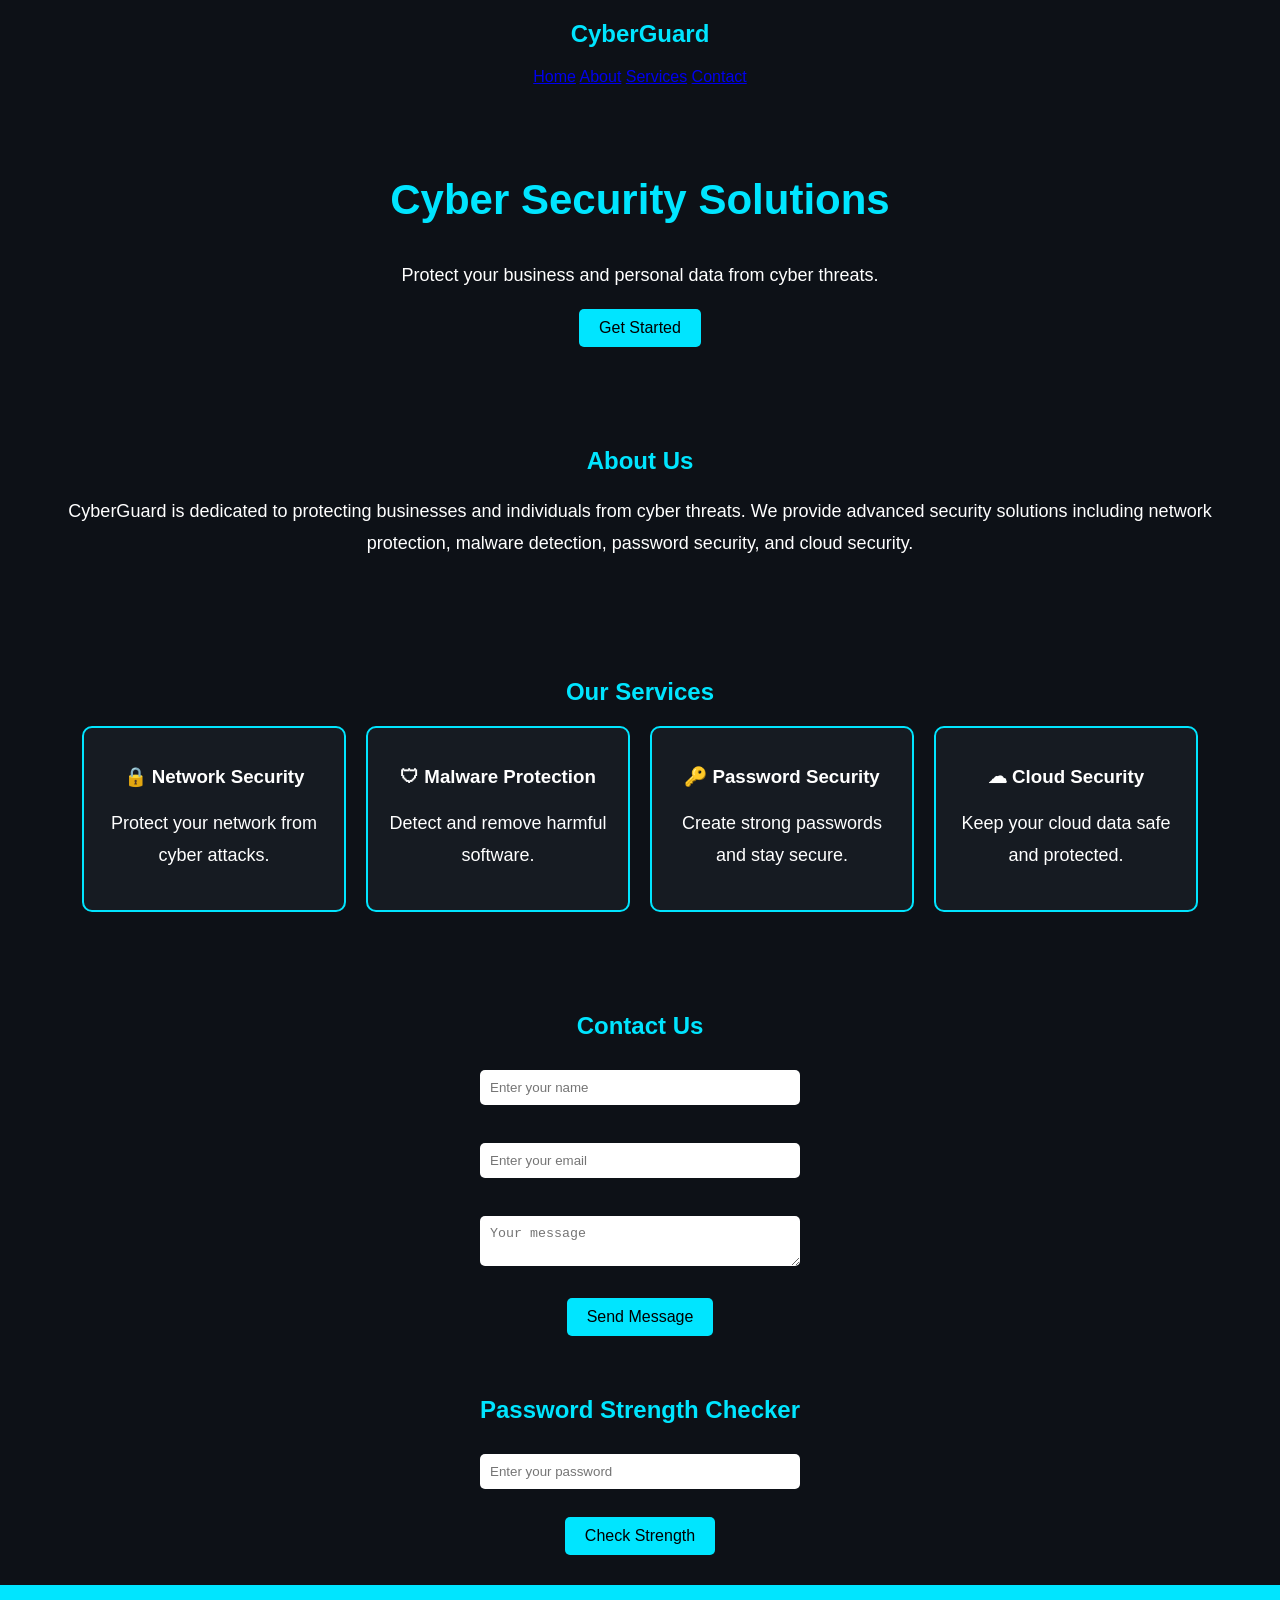
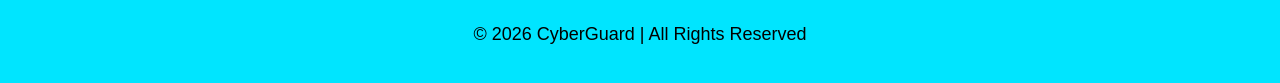
==== index.html @ 610b6435 "Add files via upload" ====
<!DOCTYPE html>
<html>
<head>
    <title>CyberGuard</title>
    <link rel="stylesheet" href="style.css">
</head>

<body>
    <nav>
    <h2>CyberGuard</h2>
    <a href="#home">Home</a>
    <a href="#about">About</a>
    <a href="#services">Services</a>
    <a href="#contact">Contact</a>
</nav>

<section id="home">
    <h1>Cyber Security Solutions</h1>

    <p>Protect your business and personal data from cyber threats.</p>

    <button onclick="showMessage()">Get Started</button>
</section>

<section id="about">
    <h2>About Us</h2>

    <p>
        CyberGuard is dedicated to protecting businesses and individuals from cyber threats.
        We provide advanced security solutions including network protection, malware detection,
        password security, and cloud security.
    </p>
</section>

<section id="services">
    <h2>Our Services</h2>
    <div class="cards">

<div class="card">
<h3>🔒 Network Security</h3>
<p>Protect your network from cyber attacks.</p>
</div>

<div class="card">
<h3>🛡 Malware Protection</h3>
<p>Detect and remove harmful software.</p>
</div>

<div class="card">
<h3>🔑 Password Security</h3>
<p>Create strong passwords and stay secure.</p>
</div>

<div class="card">
<h3>☁ Cloud Security</h3>
<p>Keep your cloud data safe and protected.</p>
</div>

</div>
</section>

<section id="contact">
    <h2>Contact Us</h2>

    <form>
        <input type="text" placeholder="Enter your name"><br><br>

        <input type="email" placeholder="Enter your email"><br><br>

        <textarea placeholder="Your message"></textarea><br><br>

        <button type="submit">Send Message</button>
    </form>
</section>

<h2>Password Strength Checker</h2>

<input type="password" id="password" placeholder="Enter your password">

<br><br>

<button onclick="checkPassword()">Check Strength</button>

<p id="result"></p>

<footer>
    <p>© 2026 CyberGuard | All Rights Reserved</p>
</footer>

<script src="script.js"></script>

</body>
</html>
---- style.css ----
body{
    background-color:#0d1117;
    color:white;
    font-family:Arial,sans-serif;
    text-align:center;
    margin:0;
    padding:0;
}

h1{
    color:#00e5ff;
    margin-top:50px;
}

p{
    font-size:20px;
}

button{
    background:#00e5ff;
    color:black;
    padding:10px 20px;
    border:none;
    border-radius:5px;
    cursor:pointer;
    font-size:16px;
}
input, textarea {
    width: 300px;
    padding: 10px;
    margin: 10px;
    border-radius: 5px;
    border: none;
}

form button {
    background-color: #00e5ff;
    color: black;
    padding: 10px 20px;
    border: none;
    border-radius: 5px;
    cursor: pointer;
}

h2 {
    color: #00e5ff;
}
footer {
    background-color: #00e5ff;
    color: black;
    padding: 15px;
    margin-top: 30px;
    text-align: center;
}
input, textarea {
    width: 300px;
    padding: 10px;
    margin: 10px;
    border-radius: 5px;
    border: none;
}

form {
    margin-top: 20px;
}
section {
    padding: 40px;
}

h1 {
    font-size: 42px;
    color: #00e5ff;
}

p {
    font-size: 18px;
    line-height: 1.8;
}

button {
    transition: 0.3s;
}

button:hover {
    background-color: white;
    color: #00e5ff;
}
.cards{
    display:flex;
    justify-content:center;
    flex-wrap:wrap;
    gap:20px;
    margin-top:20px;
}

.card{
    background:#161b22;
    width:220px;
    padding:20px;
    border-radius:10px;
    border:2px solid #00e5ff;
}

.card:hover{
    transform:scale(1.05);
    transition:0.3s;
}
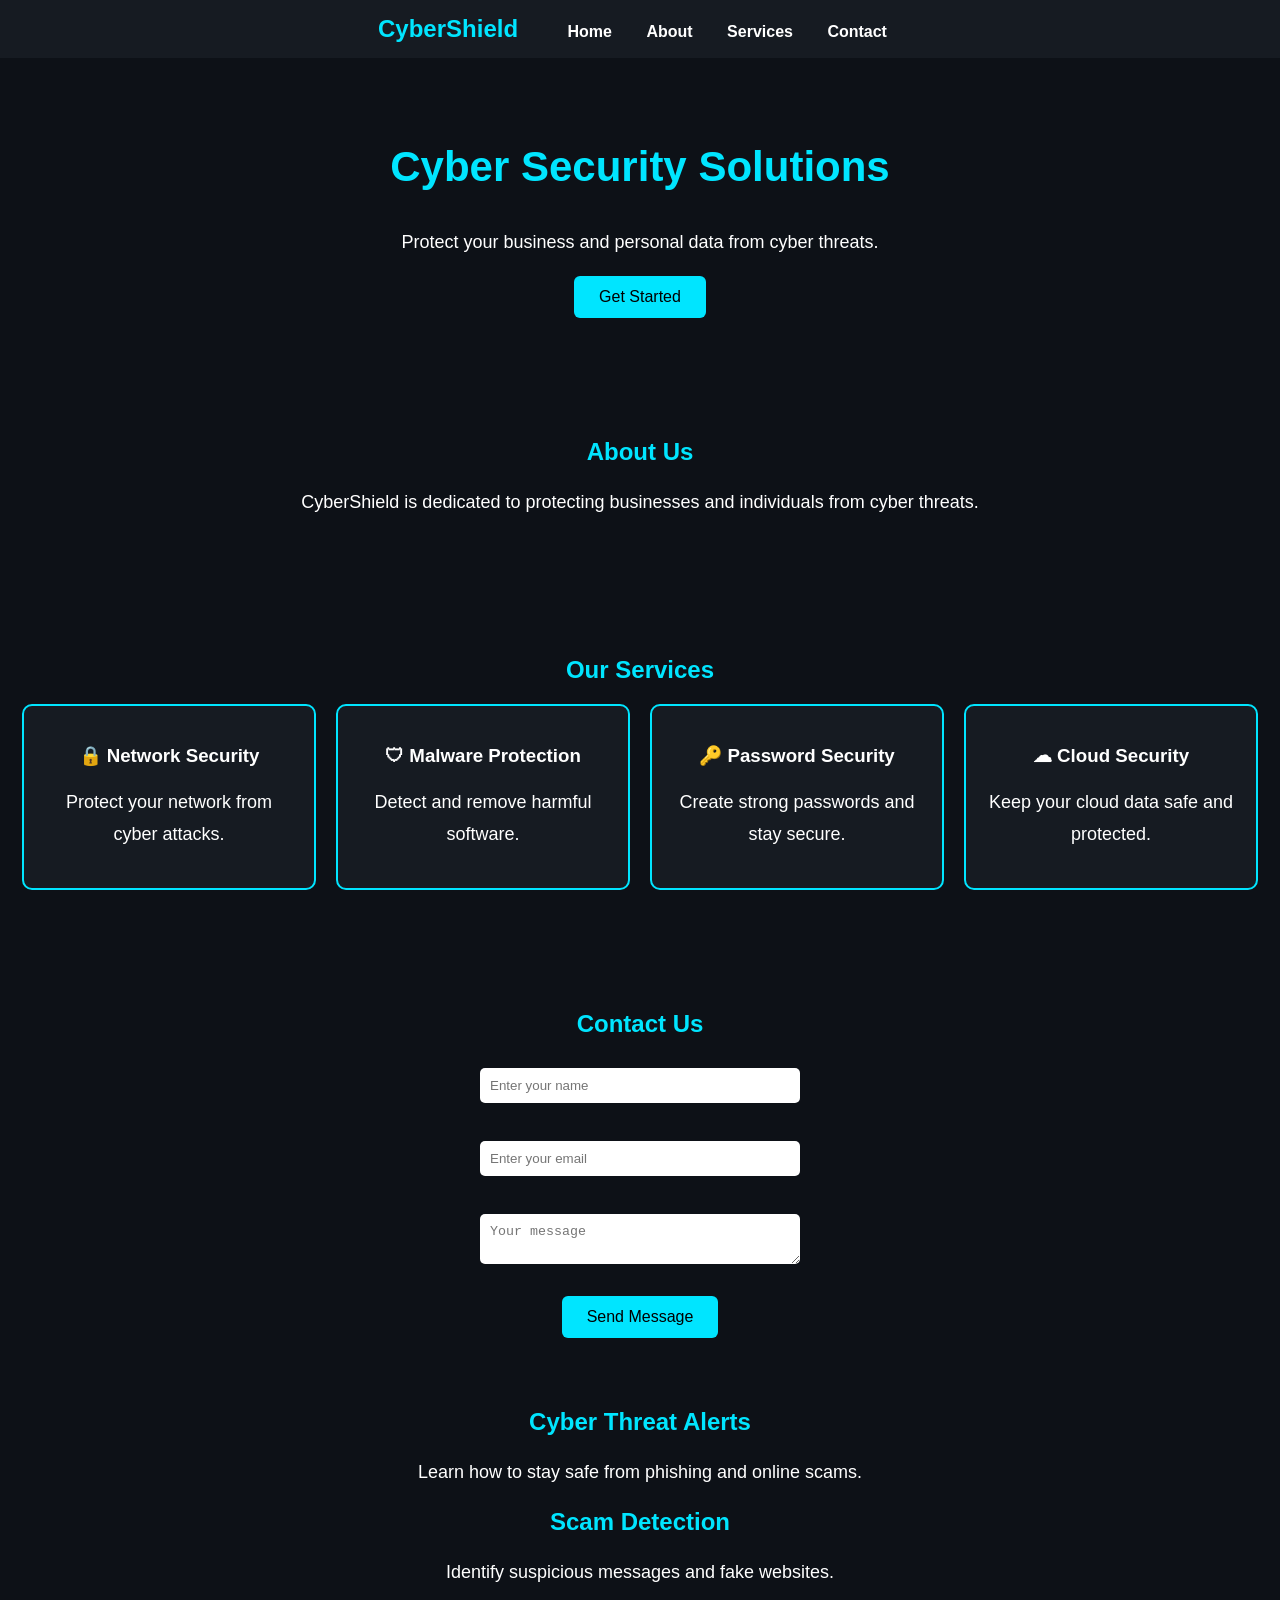
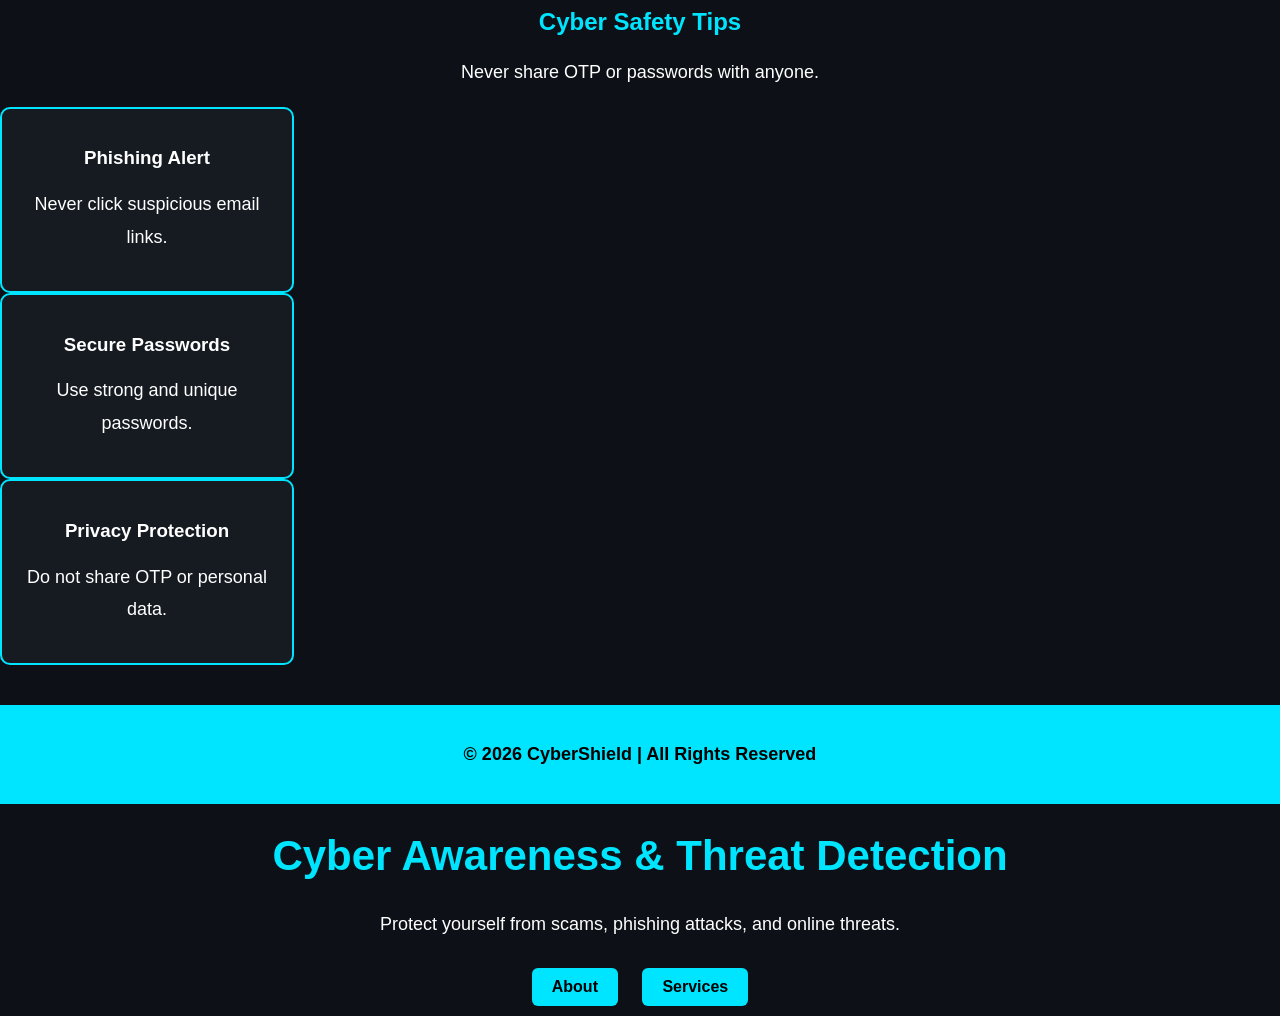
==== commit 582ee45b: "Updated CyberShield website" ====
--- a/index.html
+++ b/index.html
@@ -1,13 +1,12 @@
 <!DOCTYPE html>
 <html>
 <head>
-    <title>CyberGuard</title>
-    <link rel="stylesheet" href="style.css">
+  <title>cybershield</title>
+  <link rel="stylesheet" href="style.css">
 </head>
-
 <body>
     <nav>
-    <h2>CyberGuard</h2>
+    <h2>CyberShield</h2>
     <a href="#home">Home</a>
     <a href="#about">About</a>
     <a href="#services">Services</a>
@@ -26,9 +25,7 @@
     <h2>About Us</h2>
 
     <p>
-        CyberGuard is dedicated to protecting businesses and individuals from cyber threats.
-        We provide advanced security solutions including network protection, malware detection,
-        password security, and cloud security.
+        CyberShield is dedicated to protecting businesses and individuals from cyber threats.
     </p>
 </section>
 
@@ -72,22 +69,41 @@
         <button type="submit">Send Message</button>
     </form>
 </section>
+<h2>Cyber Threat Alerts</h2>
+<p>Learn how to stay safe from phishing and online scams.</p>
 
-<h2>Password Strength Checker</h2>
+<h2>Scam Detection</h2>
+<p>Identify suspicious messages and fake websites.</p>
 
-<input type="password" id="password" placeholder="Enter your password">
+<h2>Cyber Safety Tips</h2>
+<p>Never share OTP or passwords with anyone.</p>
+<div class="card">
+  <h3>Phishing Alert</h3>
+  <p>Never click suspicious email links.</p>
+</div>
 
-<br><br>
+<div class="card">
+  <h3>Secure Passwords</h3>
+  <p>Use strong and unique passwords.</p>
+</div>
 
-<button onclick="checkPassword()">Check Strength</button>
+<div class="card">
+  <h3>Privacy Protection</h3>
+  <p>Do not share OTP or personal data.</p>
+</div>
+<footer>
+    <p>© 2026 CyberShield | All Rights Reserved</p>
+</footer> 
+<script src="script.js"></script>
+<h1>Cyber Awareness & Threat Detection</h1>
 
-<p id="result"></p>
+<p class="subtitle">
+Protect yourself from scams, phishing attacks, and online threats.
+</p>
 
-<footer>
-    <p>© 2026 CyberGuard | All Rights Reserved</p>
-</footer>
-
-<script src="script.js"></script>
-
+<div class="buttons">
+  <a href="about.html">About</a>
+  <a href="services.html">Services</a>
+</div>
 </body>
 </html>
--- a/style.css
+++ b/style.css
@@ -1,107 +1,117 @@
 body{
-    background-color:#0d1117;
-    color:white;
-    font-family:Arial,sans-serif;
-    text-align:center;
     margin:0;
     padding:0;
+    font-family:Arial, sans-serif;
+    background:#0d1117;
+    color:white;
+    text-align:center;
+}
+
+nav{
+    background:#161b22;
+    padding:15px;
+    position: sticky;
+    top: 0;
+    z-index: 1000;
+}
+
+nav h2{
+    display:inline;
+    color:#00e5ff;
+    margin-right:30px;
+}
+
+nav a{
+    color:white;
+    text-decoration:none;
+    margin:0 15px;
+    font-weight:bold;
+}
+
+nav a:hover{
+    color:#00e5ff;
+}
+
+section{
+    padding:50px 20px;
 }
 
 h1{
     color:#00e5ff;
-    margin-top:50px;
+    font-size:42px;
+}
+
+h2{
+    color:#00e5ff;
 }
 
 p{
-    font-size:20px;
+    font-size:18px;
+    line-height:1.8;
 }
 
 button{
     background:#00e5ff;
     color:black;
-    padding:10px 20px;
+    border:none;
+    padding:12px 25px;
+    border-radius:6px;
+    cursor:pointer;
+    font-size:16px;
+    transition:0.3s;
+}
+
+button:hover{
+    background:white;
+    color:#00e5ff;
+}
+
+input,
+textarea{
+    width:300px;
+    padding:10px;
     border:none;
     border-radius:5px;
-    cursor:pointer;
-    font-size:16px;
-}
-input, textarea {
-    width: 300px;
-    padding: 10px;
-    margin: 10px;
-    border-radius: 5px;
-    border: none;
+    margin:10px;
+    background:white;
+    color:black;
 }
 
-form button {
-    background-color: #00e5ff;
-    color: black;
-    padding: 10px 20px;
-    border: none;
-    border-radius: 5px;
-    cursor: pointer;
-}
-
-h2 {
-    color: #00e5ff;
-}
-footer {
-    background-color: #00e5ff;
-    color: black;
-    padding: 15px;
-    margin-top: 30px;
-    text-align: center;
-}
-input, textarea {
-    width: 300px;
-    padding: 10px;
-    margin: 10px;
-    border-radius: 5px;
-    border: none;
-}
-
-form {
-    margin-top: 20px;
-}
-section {
-    padding: 40px;
-}
-
-h1 {
-    font-size: 42px;
-    color: #00e5ff;
-}
-
-p {
-    font-size: 18px;
-    line-height: 1.8;
-}
-
-button {
-    transition: 0.3s;
-}
-
-button:hover {
-    background-color: white;
-    color: #00e5ff;
-}
 .cards{
     display:flex;
     justify-content:center;
     flex-wrap:wrap;
     gap:20px;
-    margin-top:20px;
 }
 
 .card{
     background:#161b22;
-    width:220px;
+    width:250px;
     padding:20px;
     border-radius:10px;
     border:2px solid #00e5ff;
+    transition:0.3s;
 }
 
 .card:hover{
     transform:scale(1.05);
-    transition:0.3s;
+}
+
+.buttons a{
+    text-decoration:none;
+    background:#00e5ff;
+    color:black;
+    padding:10px 20px;
+    margin:10px;
+    border-radius:6px;
+    font-weight:bold;
+    display:inline-block;
+}
+
+footer{
+    background:#00e5ff;
+    color:black;
+    padding:15px;
+    margin-top:40px;
+    font-weight:bold;
 }
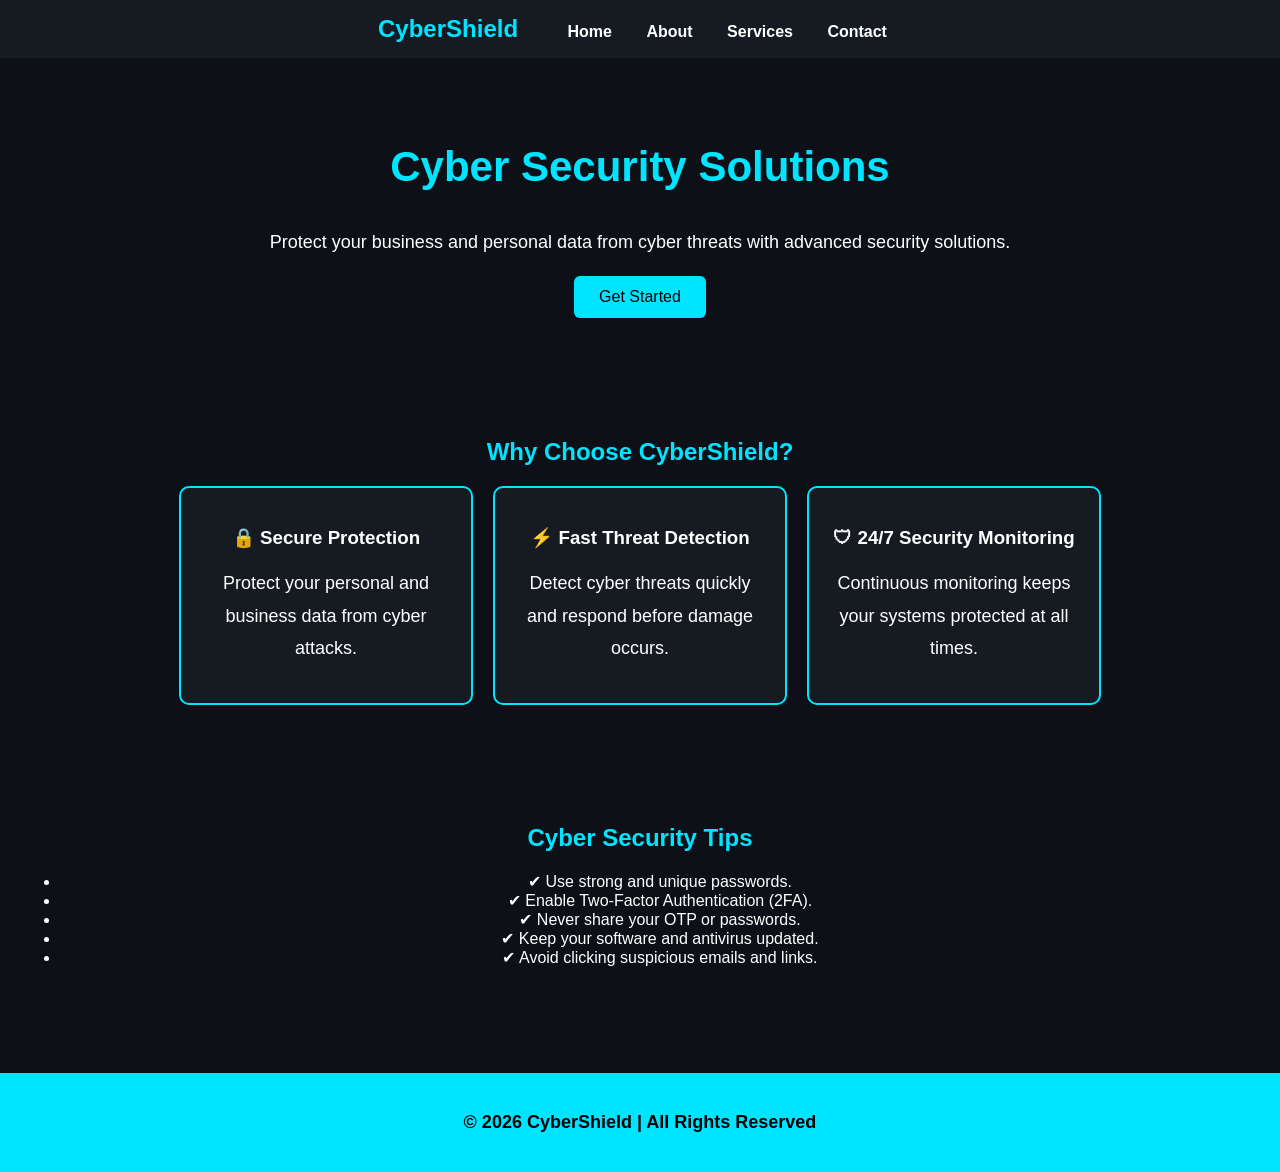
==== commit 176d1c8e: "Updated CyberShield website" ====
--- a/index.html
+++ b/index.html
@@ -1,109 +1,70 @@
 <!DOCTYPE html>
 <html>
 <head>
-  <title>cybershield</title>
-  <link rel="stylesheet" href="style.css">
+    <title>CyberShield</title>
+    <link rel="stylesheet" href="style.css">
 </head>
+
 <body>
-    <nav>
+
+<nav>
     <h2>CyberShield</h2>
-    <a href="#home">Home</a>
-    <a href="#about">About</a>
-    <a href="#services">Services</a>
-    <a href="#contact">Contact</a>
+    <a href="index.html">Home</a>
+    <a href="about.html">About</a>
+    <a href="services.html">Services</a>
+    <a href="contact.html">Contact</a>
 </nav>
 
 <section id="home">
     <h1>Cyber Security Solutions</h1>
 
-    <p>Protect your business and personal data from cyber threats.</p>
+    <p>
+        Protect your business and personal data from cyber threats with advanced security solutions.
+    </p>
 
     <button onclick="showMessage()">Get Started</button>
 </section>
 
-<section id="about">
-    <h2>About Us</h2>
+<section>
+    <h2>Why Choose CyberShield?</h2>
 
-    <p>
-        CyberShield is dedicated to protecting businesses and individuals from cyber threats.
-    </p>
+    <div class="cards">
+
+        <div class="card">
+            <h3>🔒 Secure Protection</h3>
+            <p>Protect your personal and business data from cyber attacks.</p>
+        </div>
+
+        <div class="card">
+            <h3>⚡ Fast Threat Detection</h3>
+            <p>Detect cyber threats quickly and respond before damage occurs.</p>
+        </div>
+
+        <div class="card">
+            <h3>🛡 24/7 Security Monitoring</h3>
+            <p>Continuous monitoring keeps your systems protected at all times.</p>
+        </div>
+
+    </div>
 </section>
 
-<section id="services">
-    <h2>Our Services</h2>
-    <div class="cards">
+<section>
+    <h2>Cyber Security Tips</h2>
 
-<div class="card">
-<h3>🔒 Network Security</h3>
-<p>Protect your network from cyber attacks.</p>
-</div>
-
-<div class="card">
-<h3>🛡 Malware Protection</h3>
-<p>Detect and remove harmful software.</p>
-</div>
-
-<div class="card">
-<h3>🔑 Password Security</h3>
-<p>Create strong passwords and stay secure.</p>
-</div>
-
-<div class="card">
-<h3>☁ Cloud Security</h3>
-<p>Keep your cloud data safe and protected.</p>
-</div>
-
-</div>
+    <ul>
+        <li>✔ Use strong and unique passwords.</li>
+        <li>✔ Enable Two-Factor Authentication (2FA).</li>
+        <li>✔ Never share your OTP or passwords.</li>
+        <li>✔ Keep your software and antivirus updated.</li>
+        <li>✔ Avoid clicking suspicious emails and links.</li>
+    </ul>
 </section>
 
-<section id="contact">
-    <h2>Contact Us</h2>
-
-    <form>
-        <input type="text" placeholder="Enter your name"><br><br>
-
-        <input type="email" placeholder="Enter your email"><br><br>
-
-        <textarea placeholder="Your message"></textarea><br><br>
-
-        <button type="submit">Send Message</button>
-    </form>
-</section>
-<h2>Cyber Threat Alerts</h2>
-<p>Learn how to stay safe from phishing and online scams.</p>
-
-<h2>Scam Detection</h2>
-<p>Identify suspicious messages and fake websites.</p>
-
-<h2>Cyber Safety Tips</h2>
-<p>Never share OTP or passwords with anyone.</p>
-<div class="card">
-  <h3>Phishing Alert</h3>
-  <p>Never click suspicious email links.</p>
-</div>
-
-<div class="card">
-  <h3>Secure Passwords</h3>
-  <p>Use strong and unique passwords.</p>
-</div>
-
-<div class="card">
-  <h3>Privacy Protection</h3>
-  <p>Do not share OTP or personal data.</p>
-</div>
 <footer>
     <p>© 2026 CyberShield | All Rights Reserved</p>
-</footer> 
+</footer>
+
 <script src="script.js"></script>
-<h1>Cyber Awareness & Threat Detection</h1>
 
-<p class="subtitle">
-Protect yourself from scams, phishing attacks, and online threats.
-</p>
-
-<div class="buttons">
-  <a href="about.html">About</a>
-  <a href="services.html">Services</a>
-</div>
 </body>
 </html>
